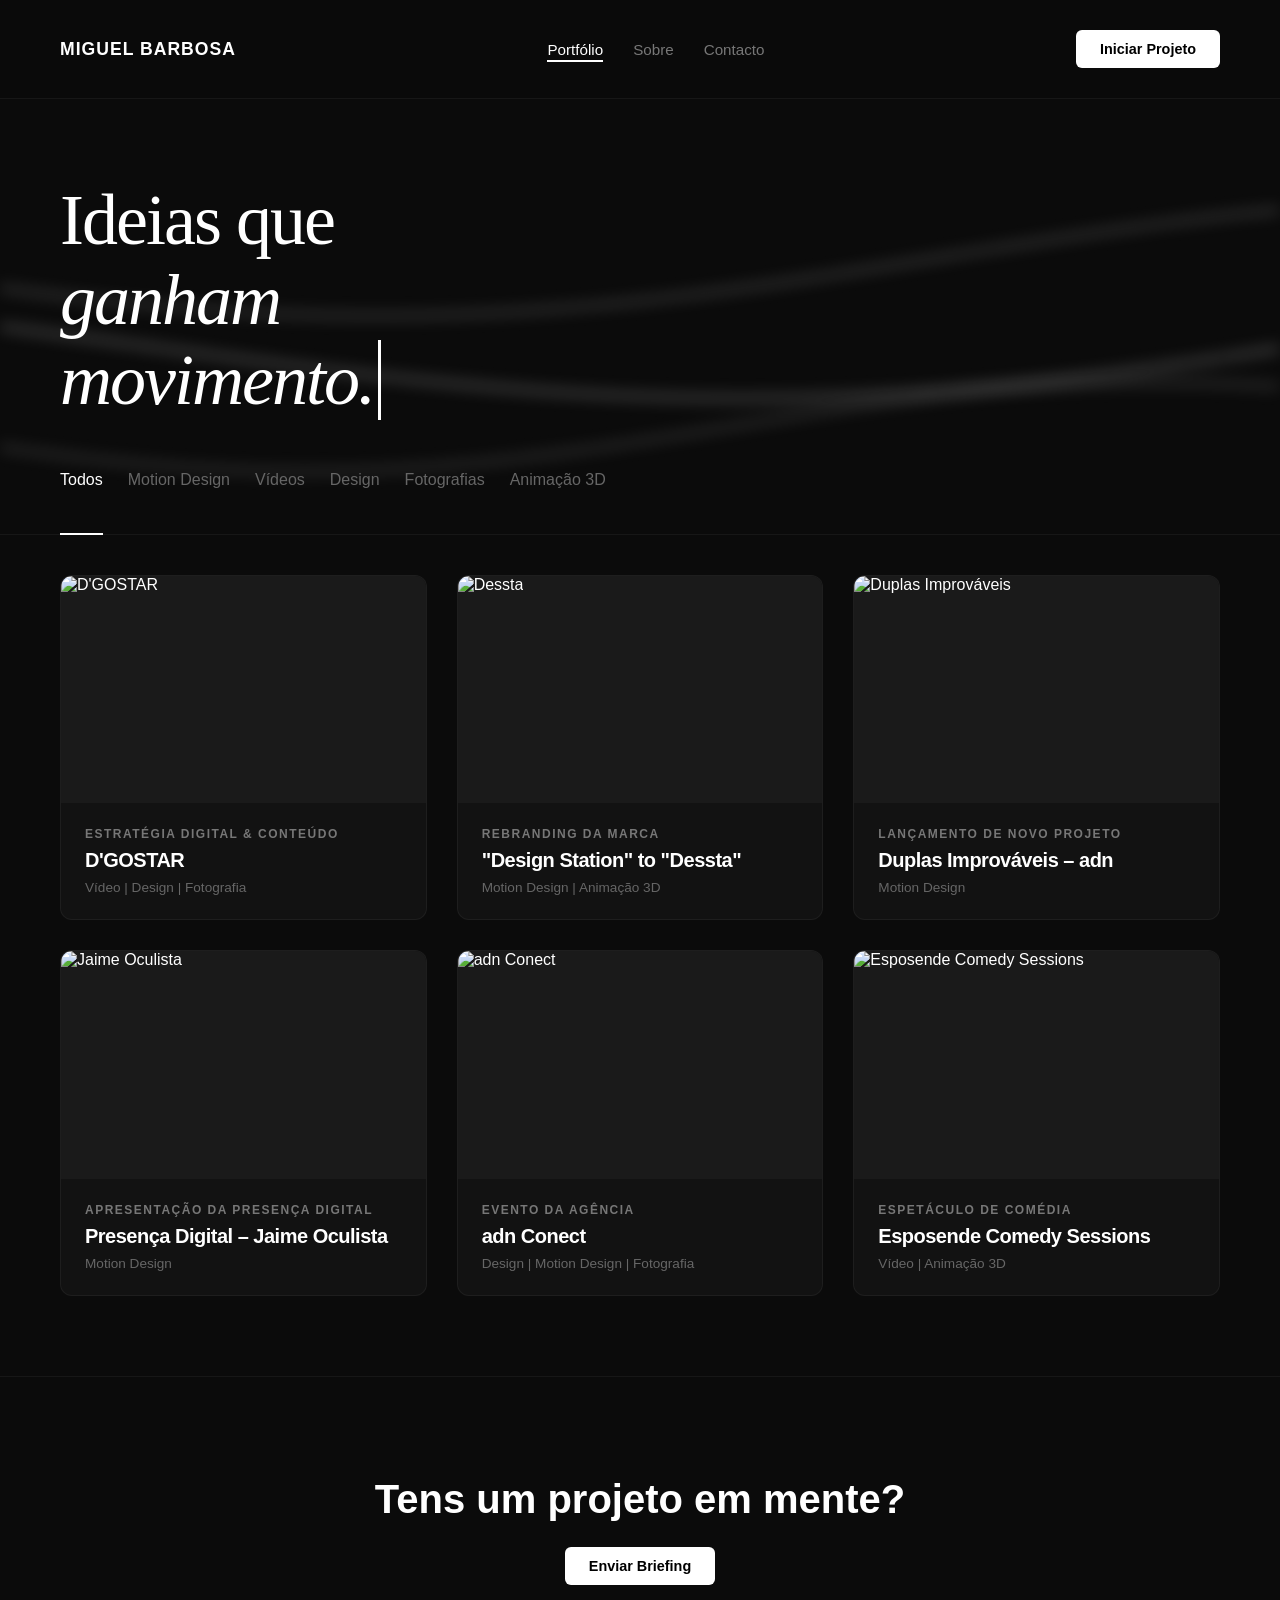
==== index.html @ b7bd74c3 "Add files via upload" ====
<!DOCTYPE html>
<html lang="pt">
<head>
    <meta charset="UTF-8">
    <meta name="viewport" content="width=device-width, initial-scale=1.0">
    <title>Portfólio — Miguel Barbosa</title>
    <style>
        * {
            margin: 0;
            padding: 0;
            box-sizing: border-box;
        }

        html {
            scroll-behavior: smooth;
        }

        body {
            background-color: #0b0b0b;
            color: #ffffff;
            font-family: -apple-system, BlinkMacSystemFont, "Segoe UI", Roboto, Helvetica, Arial, sans-serif;
            overflow-x: hidden;
            position: relative;
        }

        /* CONTAINER DAS ONDAS FINAS COM CANVAS */
        .hero-waves-container {
            position: absolute;
            top: 60px;
            left: 0;
            width: 100%;
            height: 550px;
            z-index: -1;
            overflow: hidden;
            mask-image: linear-gradient(to bottom, rgba(0,0,0,0) 0%, rgba(0,0,0,1) 20%, rgba(0,0,0,1) 80%, rgba(0,0,0,0) 100%);
            -webkit-mask-image: linear-gradient(to bottom, rgba(0,0,0,0) 0%, rgba(0,0,0,1) 20%, rgba(0,0,0,1) 80%, rgba(0,0,0,0) 100%);
        }

        #wavesCanvas {
            display: block;
            width: 100%;
            height: 100%;
            filter: blur(8px);
            -webkit-filter: blur(8px);
        }

        /* EFEITO DE MÁSCARA / RETÂNGULO BRANCO NO LOGÓTIPO */
        .logo-reveal-box {
            position: relative;
            display: inline-block;
            overflow: hidden;
        }

        .logo-reveal-box .logo-text {
            font-weight: 700;
            letter-spacing: 1px;
            font-size: 1.1rem;
            color: #ffffff;
            opacity: 1;
            clip-path: inset(0 100% 0 0);
            animation: revealTextMask 1.4s cubic-bezier(0.77, 0, 0.175, 1) forwards;
            display: inline-block;
        }

        .logo-reveal-box::after {
            content: '';
            position: absolute;
            top: 0;
            left: -40%;
            width: 40%; 
            height: 100%;
            background-color: #ffffff;
            z-index: 2;
            animation: slideBlockSlow 1.4s cubic-bezier(0.77, 0, 0.175, 1) forwards;
        }

        @keyframes slideBlockSlow {
            0% { left: -40%; }
            100% { left: 140%; }
        }

        @keyframes revealTextMask {
            0% { clip-path: inset(0 100% 0 0); }
            100% { clip-path: inset(0 0 0 0); }
        }

        /* ESTILO PARA A MÁQUINA DE ESCREVER DO HERO */
        .typing-hero-wrapper {
            display: inline-block;
        }

        #typing-hero {
            border-right: 3px solid #ffffff;
            padding-right: 4px;
            animation: blinkCursorHero 0.8s infinite step-end;
        }

        @keyframes blinkCursorHero {
            0%, 100% { border-color: transparent; }
            50% { border-color: #ffffff; }
        }

        /* ANIMAÇÕES BASE DE ENTRADA (.reveal) */
        .reveal {
            opacity: 0;
            transform: translateY(35px);
            transition: opacity 0.8s cubic-bezier(0.16, 1, 0.3, 1), transform 0.8s cubic-bezier(0.16, 1, 0.3, 1);
        }

        .reveal.active {
            opacity: 1;
            transform: translateY(0);
        }

        /* ATRASOS ESCALONADOS */
        .delay-1 { transition-delay: 0.1s; }
        .delay-2 { transition-delay: 0.2s; }
        .delay-3 { transition-delay: 0.3s; }

        .navbar {
            display: flex;
            justify-content: space-between;
            align-items: center;
            padding: 30px 60px;
            position: fixed;
            top: 0;
            left: 0;
            width: 100%;
            background-color: rgba(11, 11, 11, 0.85);
            backdrop-filter: blur(12px);
            -webkit-backdrop-filter: blur(12px);
            z-index: 1000;
            border-bottom: 1px solid rgba(255, 255, 255, 0.05);
            transition: padding 0.3s ease;
        }

        .navbar nav {
            display: flex;
            gap: 30px;
        }

        .navbar nav a {
            color: #777777;
            text-decoration: none;
            font-size: 0.95rem;
            transition: color 0.3s ease;
            position: relative;
        }

        .navbar nav a::after {
            content: '';
            position: absolute;
            width: 0;
            height: 2px;
            bottom: -4px;
            left: 0;
            background-color: #ffffff;
            transition: width 0.3s ease;
        }

        .navbar nav a:hover::after, .navbar nav a.active::after {
            width: 100%;
        }

        .navbar nav a:hover, .navbar nav a.active {
            color: #ffffff;
        }

        .btn-head, .btn-briefing {
            background-color: #ffffff;
            color: #000000;
            border: none;
            padding: 11px 24px;
            border-radius: 6px;
            font-weight: 600;
            font-size: 0.9rem;
            cursor: pointer;
            text-decoration: none;
            display: inline-flex;
            align-items: center;
            justify-content: center;
            transition: transform 0.3s cubic-bezier(0.16, 1, 0.3, 1), box-shadow 0.3s cubic-bezier(0.16, 1, 0.3, 1), opacity 0.3s;
        }

        .btn-head:hover, .btn-briefing:hover {
            transform: translateY(-2px);
            box-shadow: 0 8px 25px rgba(255, 255, 255, 0.15);
            opacity: 0.95;
        }

        .btn-head:active, .btn-briefing:active {
            transform: translateY(0);
        }

        .hero {
            padding: 180px 60px 50px 60px;
            max-width: 1100px;
            position: relative;
            z-index: 2;
        }

        .hero h1 {
            font-size: 4.5rem;
            font-weight: 700;
            line-height: 1.1;
            letter-spacing: -2px;
        }

        .serif-normal {
            font-family: serif;
            font-weight: 400;
        }

        .italic-serif {
            font-family: serif;
            font-style: italic;
            font-weight: 400;
        }

        .filters {
            display: flex;
            gap: 25px;
            padding: 0 60px 40px 60px;
            border-bottom: 1px solid rgba(255, 255, 255, 0.05);
            margin-bottom: 40px;
            flex-wrap: wrap;
        }

        .filter-btn {
            background: none;
            border: none;
            color: #666666;
            font-size: 1rem;
            cursor: pointer;
            padding-bottom: 5px;
            transition: color 0.3s;
            position: relative;
        }

        .filter-btn.active, .filter-btn:hover {
            color: #ffffff;
        }

        .filter-btn.active::after {
            content: '';
            position: absolute;
            bottom: -41px;
            left: 0;
            width: 100%;
            height: 2px;
            background-color: #ffffff;
        }

        .portfolio-grid {
            display: grid;
            grid-template-columns: repeat(3, 1fr);
            gap: 30px;
            padding: 0 60px 80px 60px;
        }

        .project-card {
            text-decoration: none;
            color: inherit;
            display: flex;
            flex-direction: column;
            background: #121212;
            border-radius: 12px;
            overflow: hidden;
            border: 1px solid rgba(255, 255, 255, 0.05);
            transition: transform 0.4s cubic-bezier(0.16, 1, 0.3, 1), border-color 0.4s ease, box-shadow 0.4s ease;
        }

        .project-card:hover {
            transform: translateY(-6px);
            border-color: rgba(255, 255, 255, 0.2);
            box-shadow: 0 15px 35px rgba(0,0,0,0.4);
        }

        .project-image-wrapper {
            overflow: hidden;
            width: 100%;
            aspect-ratio: 16/10;
            background-color: #1a1a1a;
        }

        .project-image {
            width: 100%;
            height: 100%;
            object-fit: cover;
            transition: transform 0.5s ease;
        }

        .project-card:hover .project-image {
            transform: scale(1.04);
        }

        .project-info {
            padding: 24px;
        }

        .project-info .category {
            color: #777;
            font-size: 0.75rem;
            text-transform: uppercase;
            letter-spacing: 1.5px;
            display: block;
            margin-bottom: 8px;
            font-weight: 600;
        }

        .project-info h3 {
            font-size: 1.25rem;
            margin-bottom: 8px;
            font-weight: 600;
            letter-spacing: -0.5px;
        }

        .project-info .tag {
            color: #666;
            font-size: 0.85rem;
        }

        .footer-cta {
            padding: 100px 60px;
            text-align: center;
            border-top: 1px solid rgba(255, 255, 255, 0.05);
            background-color: #0b0b0b;
        }

        .footer-cta h2 {
            font-size: 2.5rem;
            margin-bottom: 25px;
            font-weight: 700;
        }

        /* BOTÃO FIXO "VOLTAR AO TOPO" */
        .back-to-top {
            position: fixed;
            bottom: 30px;
            right: 30px;
            width: 45px;
            height: 45px;
            background-color: #1a1a1a;
            color: #ffffff;
            border: 1px solid rgba(255, 255, 255, 0.1);
            border-radius: 50%;
            display: flex;
            justify-content: center;
            align-items: center;
            text-decoration: none;
            font-size: 1.2rem;
            box-shadow: 0 4px 15px rgba(0,0,0,0.5);
            z-index: 9999;
            opacity: 0;
            visibility: hidden;
            transition: opacity 0.3s ease, visibility 0.3s ease, background-color 0.3s ease, transform 0.3s ease;
        }

        .back-to-top.show {
            opacity: 1;
            visibility: visible;
        }

        .back-to-top:hover {
            background-color: #ffffff;
            color: #000000;
            transform: translateY(-3px);
        }

        @media (max-width: 900px) {
            .portfolio-grid {
                grid-template-columns: 1fr;
            }
            .hero h1 {
                font-size: 3rem;
            }
            .navbar, .hero, .filters, .portfolio-grid, .footer-cta {
                padding-left: 20px;
                padding-right: 20px;
            }
            .back-to-top {
                bottom: 20px;
                right: 20px;
            }
        }
    </style>
</head>
<body id="topo">

    <!-- CANVAS COM O DESFOQUE CSS REAL APLICADO -->
    <div class="hero-waves-container">
        <canvas id="wavesCanvas"></canvas>
    </div>

    <header class="navbar">
        <div class="logo-reveal-box">
            <span class="logo-text">MIGUEL BARBOSA</span>
        </div>
        <nav>
            <a href="index.html" class="active">Portfólio</a>
            <a href="sobre.html">Sobre</a>
            <a href="contactos.html">Contacto</a>
        </nav>
        <a href="contactos.html" class="btn-head">Iniciar Projeto</a>
    </header>

    <section class="hero reveal">
        <h1>
            <span class="serif-normal">Ideias que</span><br>
            <span class="italic-serif">ganham</span><br>
            <span class="italic-serif typing-hero-wrapper"><span id="typing-hero"></span></span>
        </h1>
    </section>

    <section class="filters reveal delay-1">
        <button class="filter-btn active" data-filter="todos">Todos</button>
        <button class="filter-btn" data-filter="motion">Motion Design</button>
        <button class="filter-btn" data-filter="videos">Vídeos</button>
        <button class="filter-btn" data-filter="design">Design</button>
        <button class="filter-btn" data-filter="fotografia">Fotografias</button>
        <button class="filter-btn" data-filter="animacao">Animação 3D</button>
    </section>

    <main class="portfolio-grid">
        <a href="dgostar.html" class="project-card reveal delay-1" data-category="videos design fotografia">
            <div class="project-image-wrapper">
                <img src="projeto1.jpg" alt="D'GOSTAR" class="project-image">
            </div>
            <div class="project-info">
                <span class="category">Estratégia Digital & Conteúdo</span>
                <h3>D'GOSTAR</h3>
                <p class="tag">Vídeo | Design | Fotografia</p>
            </div>
        </a>

        <a href="dessta.html" class="project-card reveal delay-2" data-category="motion animacao">
            <div class="project-image-wrapper">
                <img src="projeto2.png" alt="Dessta" class="project-image">
            </div>
            <div class="project-info">
                <span class="category">Rebranding da Marca</span>
                <h3>"Design Station" to "Dessta"</h3>
                <p class="tag">Motion Design | Animação 3D</p>
            </div>
        </a>

        <a href="duplasimprovaveis.html" class="project-card reveal delay-3" data-category="motion">
            <div class="project-image-wrapper">
                <img src="projeto3.png" alt="Duplas Improváveis" class="project-image">
            </div>
            <div class="project-info">
                <span class="category">Lançamento de Novo Projeto</span>
                <h3>Duplas Improváveis – adn</h3>
                <p class="tag">Motion Design</p>
            </div>
        </a>

        <a href="PresençaDigital-JaimeOculista.html" class="project-card reveal delay-1" data-category="motion">
            <div class="project-image-wrapper">
                <img src="projeto4.png" alt="Jaime Oculista" class="project-image">
            </div>
            <div class="project-info">
                <span class="category">Apresentação da presença digital</span>
                <h3>Presença Digital – Jaime Oculista</h3>
                <p class="tag">Motion Design</p>
            </div>
        </a>

        <a href="adn_Conect.html" class="project-card reveal delay-2" data-category="design motion fotografia">
            <div class="project-image-wrapper">
                <img src="projeto5.jpg" alt="adn Conect" class="project-image">
            </div>
            <div class="project-info">
                <span class="category">Evento da Agência</span>
                <h3>adn Conect</h3>
                <p class="tag">Design | Motion Design | Fotografia</p>
            </div>
        </a>

        <a href="EsposendeComedySessions.html" class="project-card reveal delay-3" data-category="videos animacao">
            <div class="project-image-wrapper">
                <img src="projeto6.jpg" alt="Esposende Comedy Sessions" class="project-image">
            </div>
            <div class="project-info">
                <span class="category">Espetáculo de Comédia</span>
                <h3>Esposende Comedy Sessions</h3>
                <p class="tag">Vídeo | Animação 3D</p>
            </div>
        </a>
    </main>

    <footer class="footer-cta">
        <h2 class="reveal">Tens um projeto em mente?</h2>
        <div class="reveal delay-1" style="display: inline-block;">
            <a href="contactos.html" class="btn-briefing">Enviar Briefing</a>
        </div>
    </footer>

    <!-- BOTÃO FIXO "VOLTAR AO TOPO" -->
    <a href="#topo" class="back-to-top" id="backToTopBtn">↑</a>

    <script>
        // SCRIPT PARA AS ONDAS NO CANVAS
        const canvas = document.getElementById('wavesCanvas');
        const ctx = canvas.getContext('2d');

        function resizeCanvas() {
            canvas.width = canvas.offsetWidth;
            canvas.height = canvas.offsetHeight;
        }
        window.addEventListener('resize', resizeCanvas);
        resizeCanvas();

        let step = 0;

        function drawWaves() {
            ctx.clearRect(0, 0, canvas.width, canvas.height);

            const waves = [
                { speed: 0.015, height: 45, frequency: 0.003, yOffset: 0.35, alpha: 0.6 },
                { speed: -0.02,  height: 60, frequency: 0.0025, yOffset: 0.5,  alpha: 0.8 },
                { speed: 0.012, height: 35, frequency: 0.004, yOffset: 0.65, alpha: 0.5 }
            ];

            waves.forEach(wave => {
                ctx.beginPath();
                ctx.lineWidth = 2;
                ctx.strokeStyle = `rgba(240, 240, 240, ${wave.alpha})`;

                for (let x = 0; x <= canvas.width; x += 5) {
                    let y = canvas.height * wave.yOffset + 
                            Math.sin(x * wave.frequency + step * wave.speed) * wave.height + 
                            Math.cos(x * 0.0015 - step * (wave.speed * 0.5)) * 20;
                    
                    if (x === 0) {
                        ctx.moveTo(x, y);
                    } else {
                        ctx.lineTo(x, y);
                    }
                }
                ctx.stroke();
            });

            step += 1;
            requestAnimationFrame(drawWaves);
        }

        drawWaves();

        // EFEITO DE MÁQUINA DE ESCREVER DO HERO COM O PONTO INCLUÍDO
        const heroWords = ["movimento.", "vida.", "forma."];
        let heroIndex = 0;

        function typeHero() {
            let letters = heroWords[heroIndex].split("");
            var loopType = function() {
                if (letters.length > 0) {
                    document.getElementById('typing-hero').innerHTML += letters.shift();
                } else {
                    setTimeout(deleteHero, 1600);
                    return;
                }
                setTimeout(loopType, 85);
            };
            loopType();
        }

        function deleteHero() {
            let letters = heroWords[heroIndex].split("");
            var loopDelete = function() {
                if (letters.length > 0) {
                    letters.pop();
                    document.getElementById('typing-hero').innerHTML = letters.join("");
                } else {
                    heroIndex = (heroIndex + 1) % heroWords.length;
                    setTimeout(typeHero, 400);
                    return;
                }
                setTimeout(loopDelete, 45);
            };
            loopDelete();
        }

        // Inicia a animação da máquina de escrever
        setTimeout(typeHero, 600);

        // Filtragem de Projetos
        const filterButtons = document.querySelectorAll('.filter-btn');
        const projectCards = document.querySelectorAll('.project-card');

        filterButtons.forEach(button => {
            button.addEventListener('click', () => {
                filterButtons.forEach(btn => btn.classList.remove('active'));
                button.classList.add('active');

                const filterValue = button.getAttribute('data-filter');

                projectCards.forEach(card => {
                    const cardCategories = card.getAttribute('data-category');
                    if (filterValue === 'todos' || (cardCategories && cardCategories.includes(filterValue))) {
                        card.style.display = 'flex';
                    } else {
                        card.style.display = 'none';
                    }
                });
            });
        });

        // Controlo do Botão Voltar ao Topo
        const backToTopButton = document.getElementById('backToTopBtn');

        window.addEventListener('scroll', () => {
            if (window.scrollY > 300) {
                backToTopButton.classList.add('show');
            } else {
                backToTopButton.classList.remove('show');
            }
        });

        // Observer para as animações gerais (.reveal)
        const revealObserver = new IntersectionObserver((entries, observer) => {
            entries.forEach(entry => {
                if (entry.isIntersecting) {
                    entry.target.classList.add('active');
                    observer.unobserve(entry.target);
                }
            });
        }, { threshold: 0.15 });

        document.querySelectorAll('.reveal').forEach(element => {
            revealObserver.observe(element);
        });
    </script>
</body>
</html>
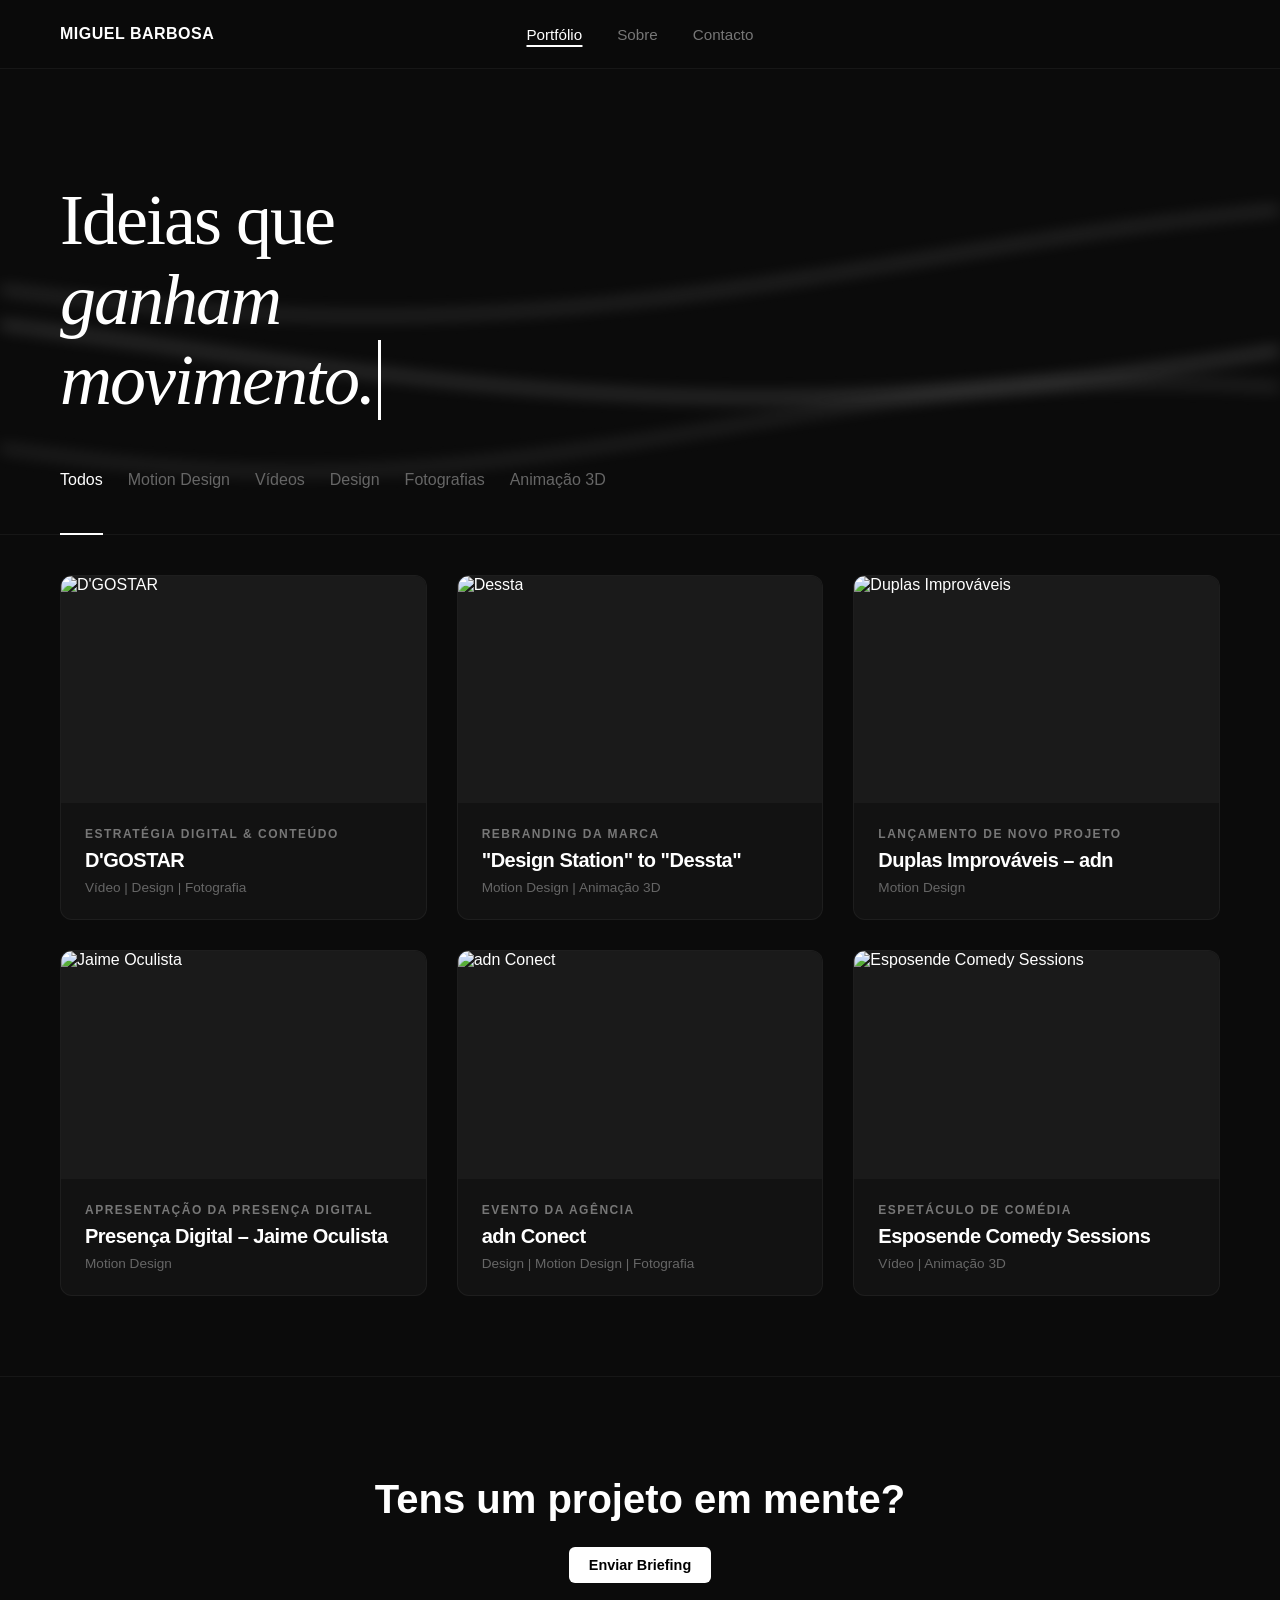
==== commit 25613094: "Update index.html" ====
--- a/index.html
+++ b/index.html
@@ -49,17 +49,20 @@
             position: relative;
             display: inline-block;
             overflow: hidden;
+            max-width: 220px;
+            z-index: 1003;
         }
 
         .logo-reveal-box .logo-text {
             font-weight: 700;
-            letter-spacing: 1px;
-            font-size: 1.1rem;
+            letter-spacing: 0.5px;
+            font-size: 1rem;
             color: #ffffff;
             opacity: 1;
             clip-path: inset(0 100% 0 0);
             animation: revealTextMask 1.4s cubic-bezier(0.77, 0, 0.175, 1) forwards;
             display: inline-block;
+            white-space: nowrap;
         }
 
         .logo-reveal-box::after {
@@ -121,7 +124,7 @@
             display: flex;
             justify-content: space-between;
             align-items: center;
-            padding: 30px 60px;
+            padding: 25px 60px;
             position: fixed;
             top: 0;
             left: 0;
@@ -134,9 +137,14 @@
             transition: padding 0.3s ease;
         }
 
+        /* MENU CENTRADO NO COMPUTADOR */
         .navbar nav {
+            position: absolute;
+            left: 50%;
+            transform: translateX(-50%);
             display: flex;
-            gap: 30px;
+            gap: 35px;
+            align-items: center;
         }
 
         .navbar nav a {
@@ -166,30 +174,25 @@
             color: #ffffff;
         }
 
-        .btn-head, .btn-briefing {
+        /* BOTÃO HAMBÚRGUER (OCULTO NO DESKTOP) */
+        .menu-toggle {
+            display: none;
+            background: none;
+            border: none;
+            cursor: pointer;
+            flex-direction: column;
+            justify-content: space-between;
+            width: 28px;
+            height: 20px;
+            z-index: 1002;
+        }
+
+        .menu-toggle span {
+            display: block;
+            width: 100%;
+            height: 2px;
             background-color: #ffffff;
-            color: #000000;
-            border: none;
-            padding: 11px 24px;
-            border-radius: 6px;
-            font-weight: 600;
-            font-size: 0.9rem;
-            cursor: pointer;
-            text-decoration: none;
-            display: inline-flex;
-            align-items: center;
-            justify-content: center;
-            transition: transform 0.3s cubic-bezier(0.16, 1, 0.3, 1), box-shadow 0.3s cubic-bezier(0.16, 1, 0.3, 1), opacity 0.3s;
-        }
-
-        .btn-head:hover, .btn-briefing:hover {
-            transform: translateY(-2px);
-            box-shadow: 0 8px 25px rgba(255, 255, 255, 0.15);
-            opacity: 0.95;
-        }
-
-        .btn-head:active, .btn-briefing:active {
-            transform: translateY(0);
+            transition: all 0.3s ease;
         }
 
         .hero {
@@ -331,6 +334,28 @@
             font-size: 2.5rem;
             margin-bottom: 25px;
             font-weight: 700;
+        }
+
+        .btn-briefing {
+            background-color: #ffffff;
+            color: #000000;
+            border: none;
+            padding: 10px 20px;
+            border-radius: 6px;
+            font-weight: 600;
+            font-size: 0.9rem;
+            cursor: pointer;
+            text-decoration: none;
+            display: inline-flex;
+            align-items: center;
+            justify-content: center;
+            transition: transform 0.3s cubic-bezier(0.16, 1, 0.3, 1), box-shadow 0.3s cubic-bezier(0.16, 1, 0.3, 1), opacity 0.3s;
+        }
+
+        .btn-briefing:hover {
+            transform: translateY(-2px);
+            box-shadow: 0 8px 25px rgba(255, 255, 255, 0.15);
+            opacity: 0.95;
         }
 
         /* BOTÃO FIXO "VOLTAR AO TOPO" */
@@ -367,14 +392,48 @@
             transform: translateY(-3px);
         }
 
+        /* RESPONSIVIDADE PARA TELEMÓVEIS E TABLETS */
         @media (max-width: 900px) {
+            .navbar {
+                padding: 20px 20px;
+            }
+            .navbar nav {
+                position: fixed;
+                top: 0;
+                right: -100%;
+                width: 100%;
+                height: 100vh;
+                background-color: rgba(11, 11, 11, 0.98);
+                backdrop-filter: blur(15px);
+                flex-direction: column;
+                justify-content: center;
+                align-items: center;
+                gap: 30px;
+                transform: none;
+                left: auto;
+                transition: right 0.4s cubic-bezier(0.16, 1, 0.3, 1);
+                z-index: 1001;
+            }
+            .navbar nav.active {
+                right: 0;
+            }
+            .navbar nav a {
+                font-size: 1.5rem;
+            }
+            .menu-toggle {
+                display: flex;
+            }
             .portfolio-grid {
                 grid-template-columns: 1fr;
+                padding: 0 20px 80px 20px;
+            }
+            .hero {
+                padding: 150px 20px 40px 20px;
             }
             .hero h1 {
-                font-size: 3rem;
-            }
-            .navbar, .hero, .filters, .portfolio-grid, .footer-cta {
+                font-size: 2.8rem;
+            }
+            .filters, .footer-cta {
                 padding-left: 20px;
                 padding-right: 20px;
             }
@@ -396,12 +455,18 @@
         <div class="logo-reveal-box">
             <span class="logo-text">MIGUEL BARBOSA</span>
         </div>
-        <nav>
+        
+        <nav id="navMenu">
             <a href="index.html" class="active">Portfólio</a>
             <a href="sobre.html">Sobre</a>
             <a href="contactos.html">Contacto</a>
         </nav>
-        <a href="contactos.html" class="btn-head">Iniciar Projeto</a>
+
+        <button class="menu-toggle" id="menuToggle" aria-label="Menu">
+            <span></span>
+            <span></span>
+            <span></span>
+        </button>
     </header>
 
     <section class="hero reveal">
@@ -500,6 +565,23 @@
     <a href="#topo" class="back-to-top" id="backToTopBtn">↑</a>
 
     <script>
+        // SCRIPT PARA O MENU MOBILE (HAMBÚRGUER)
+        const menuToggle = document.getElementById('menuToggle');
+        const navMenu = document.getElementById('navMenu');
+
+        menuToggle.addEventListener('click', () => {
+            navMenu.classList.toggle('active');
+            menuToggle.classList.toggle('open');
+        });
+
+        // Fechar o menu ao clicar num link
+        document.querySelectorAll('#navMenu a').forEach(link => {
+            link.addEventListener('click', () => {
+                navMenu.classList.remove('active');
+                menuToggle.classList.remove('open');
+            });
+        });
+
         // SCRIPT PARA AS ONDAS NO CANVAS
         const canvas = document.getElementById('wavesCanvas');
         const ctx = canvas.getContext('2d');
@@ -632,4 +714,4 @@
         });
     </script>
 </body>
-</html>+</html>
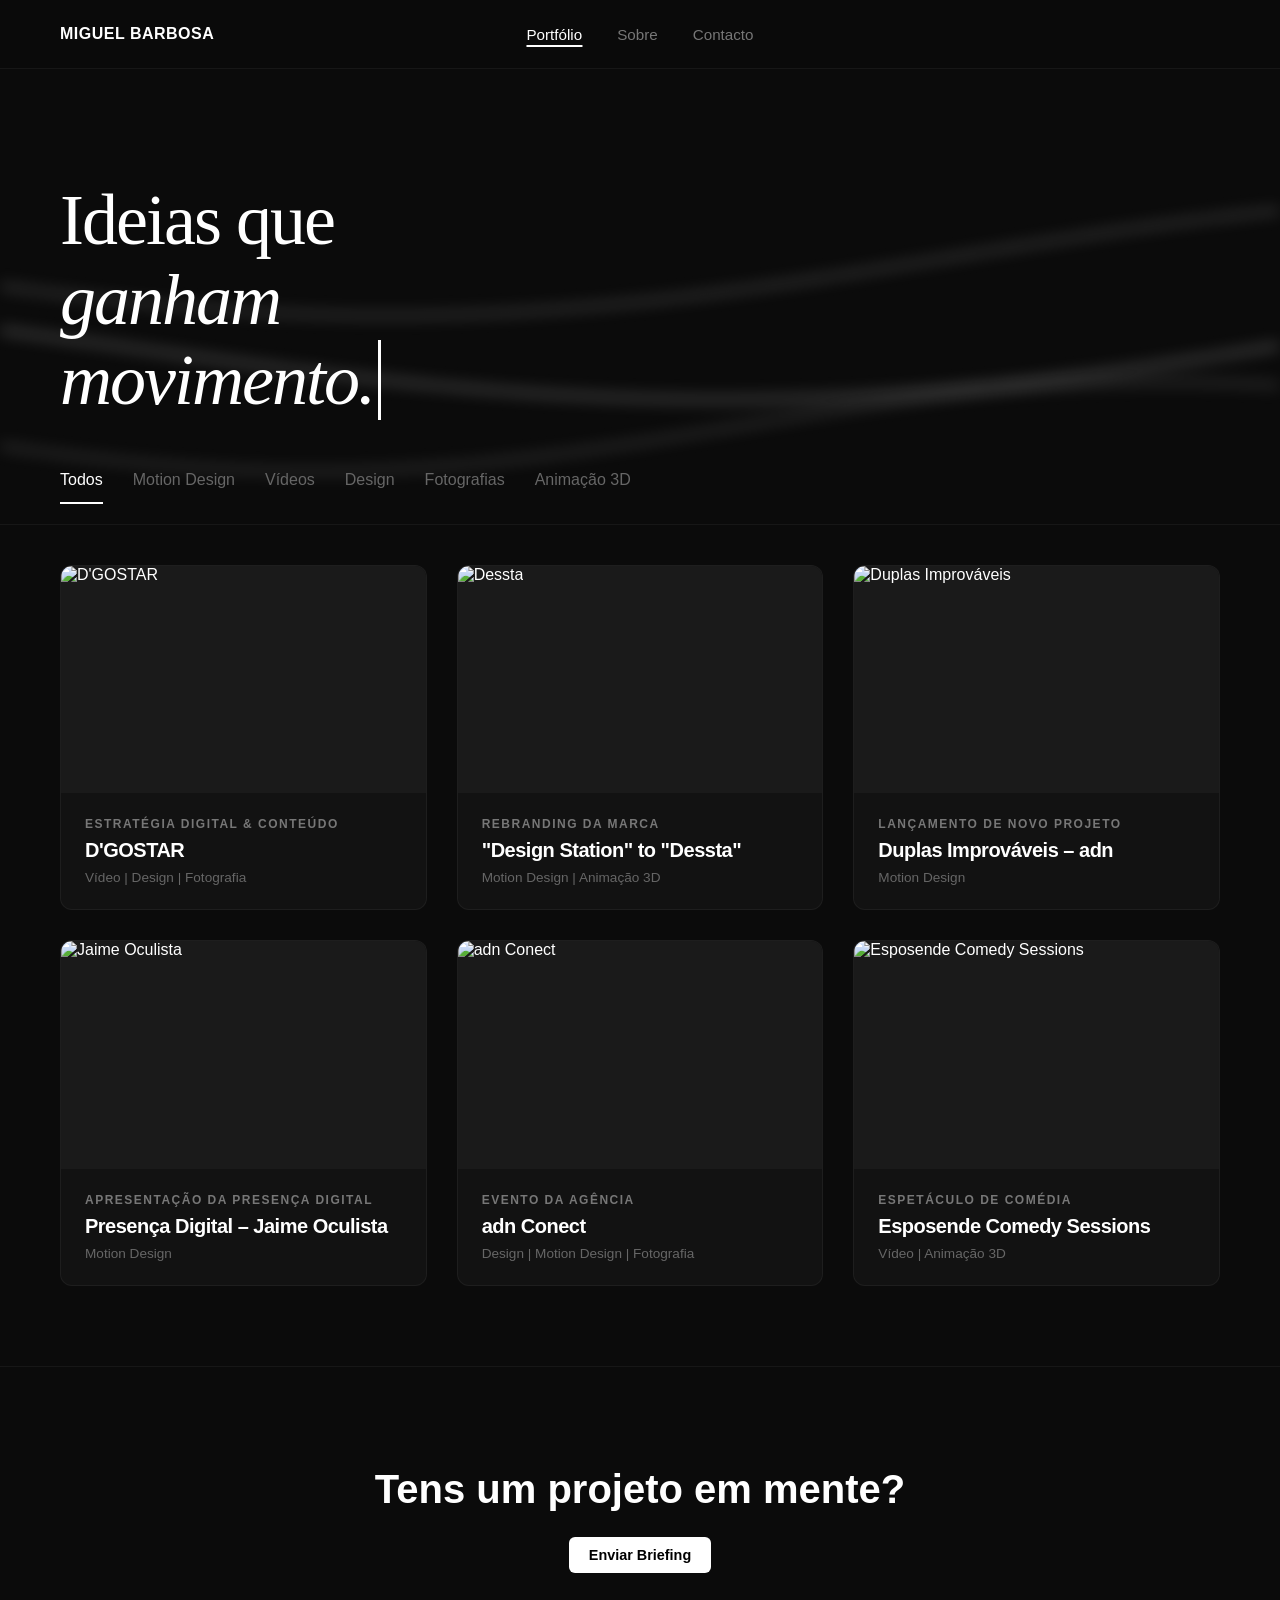
==== commit 7dbad8be: "Update index.html" ====
--- a/index.html
+++ b/index.html
@@ -220,13 +220,20 @@
             font-weight: 400;
         }
 
+        /* CORREÇÃO DOS FILTROS (CARROSSEL HORIZONTAL FLUIDO) */
         .filters {
             display: flex;
-            gap: 25px;
-            padding: 0 60px 40px 60px;
+            gap: 30px;
+            padding: 0 60px 20px 60px;
             border-bottom: 1px solid rgba(255, 255, 255, 0.05);
             margin-bottom: 40px;
-            flex-wrap: wrap;
+            overflow-x: auto;
+            white-space: nowrap;
+            scrollbar-width: none; /* Esconde scrollbar no Firefox */
+        }
+
+        .filters::-webkit-scrollbar {
+            display: none; /* Esconde scrollbar no Chrome/Safari */
         }
 
         .filter-btn {
@@ -235,9 +242,10 @@
             color: #666666;
             font-size: 1rem;
             cursor: pointer;
-            padding-bottom: 5px;
+            padding-bottom: 15px;
             transition: color 0.3s;
             position: relative;
+            flex-shrink: 0;
         }
 
         .filter-btn.active, .filter-btn:hover {
@@ -247,7 +255,7 @@
         .filter-btn.active::after {
             content: '';
             position: absolute;
-            bottom: -41px;
+            bottom: 0;
             left: 0;
             width: 100%;
             height: 2px;
@@ -433,7 +441,11 @@
             .hero h1 {
                 font-size: 2.8rem;
             }
-            .filters, .footer-cta {
+            .filters {
+                padding-left: 20px;
+                padding-right: 20px;
+            }
+            .footer-cta {
                 padding-left: 20px;
                 padding-right: 20px;
             }
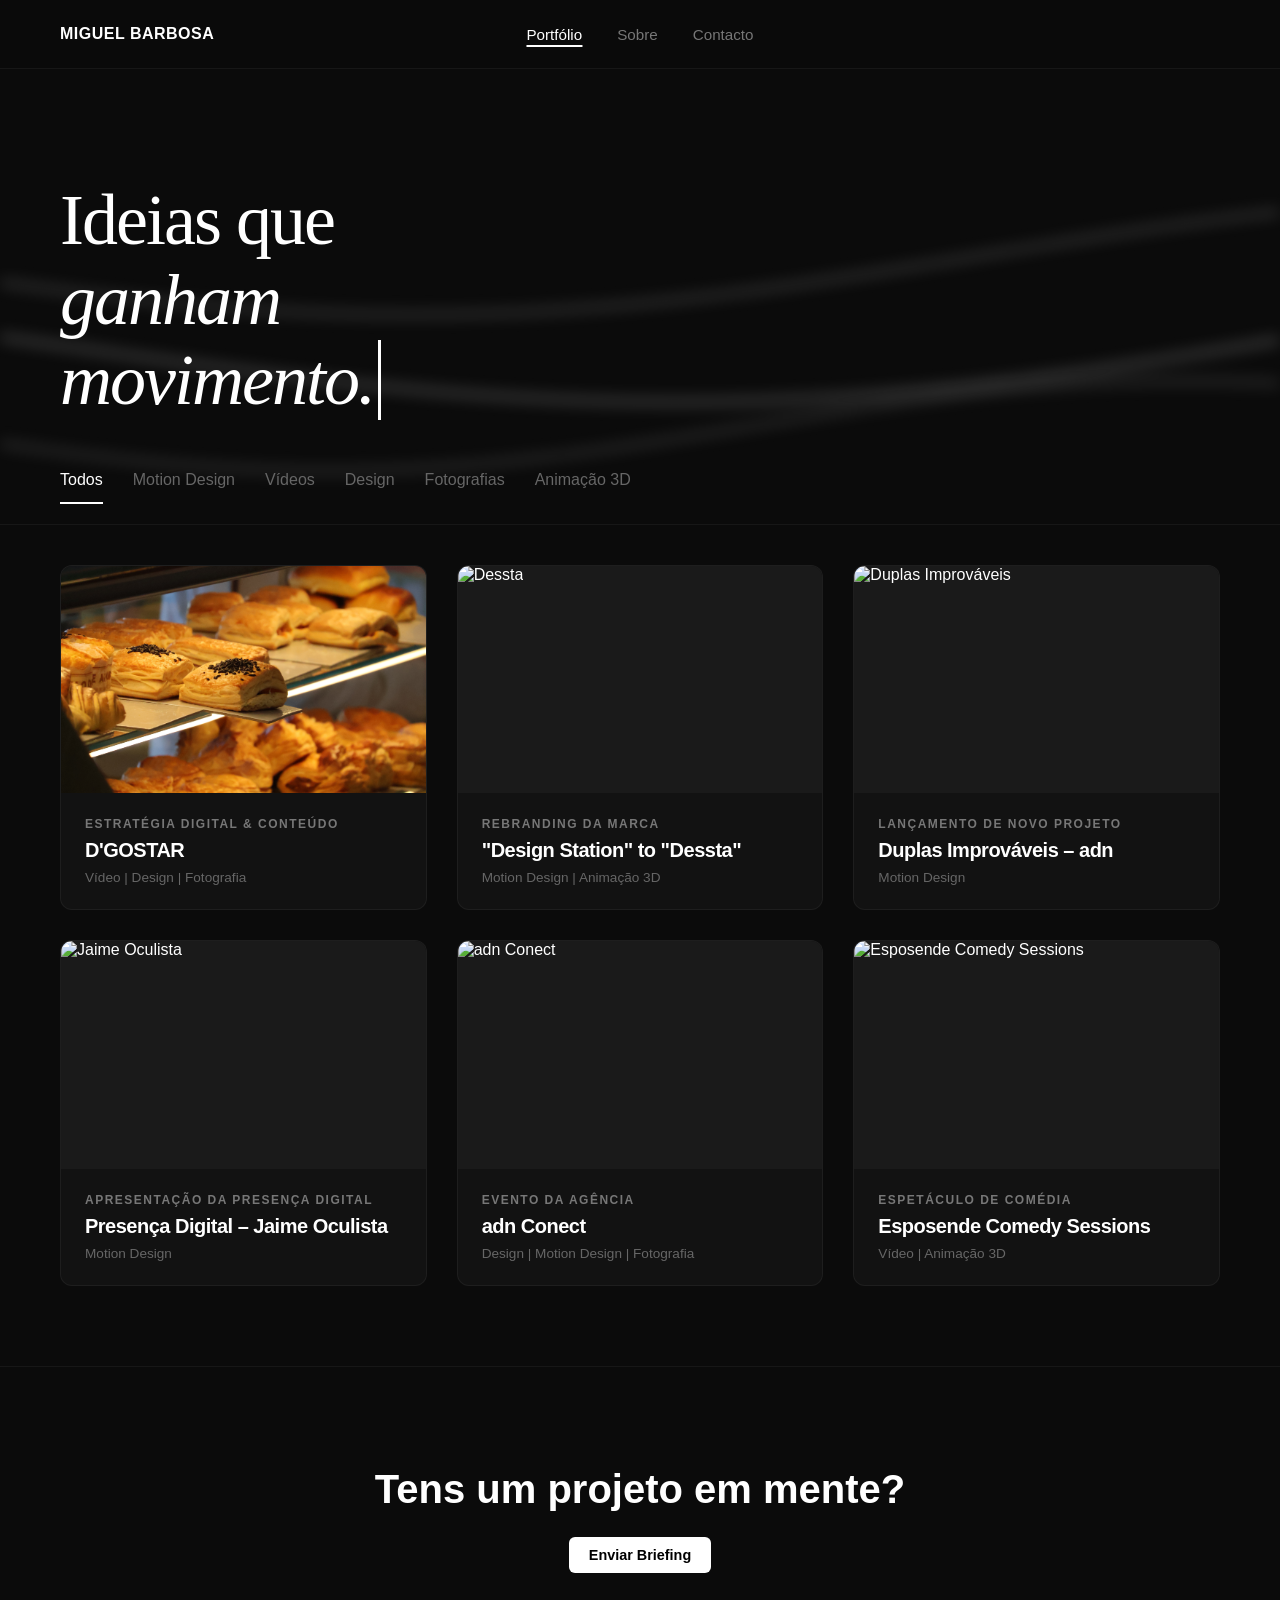
==== commit 6a31e5d7: "Update index.html" ====
--- a/index.html
+++ b/index.html
@@ -501,7 +501,7 @@
     <main class="portfolio-grid">
         <a href="dgostar.html" class="project-card reveal delay-1" data-category="videos design fotografia">
             <div class="project-image-wrapper">
-                <img src="projeto1.jpg" alt="D'GOSTAR" class="project-image">
+                <img src="projeto1.JPG" alt="D'GOSTAR" class="project-image">
             </div>
             <div class="project-info">
                 <span class="category">Estratégia Digital & Conteúdo</span>
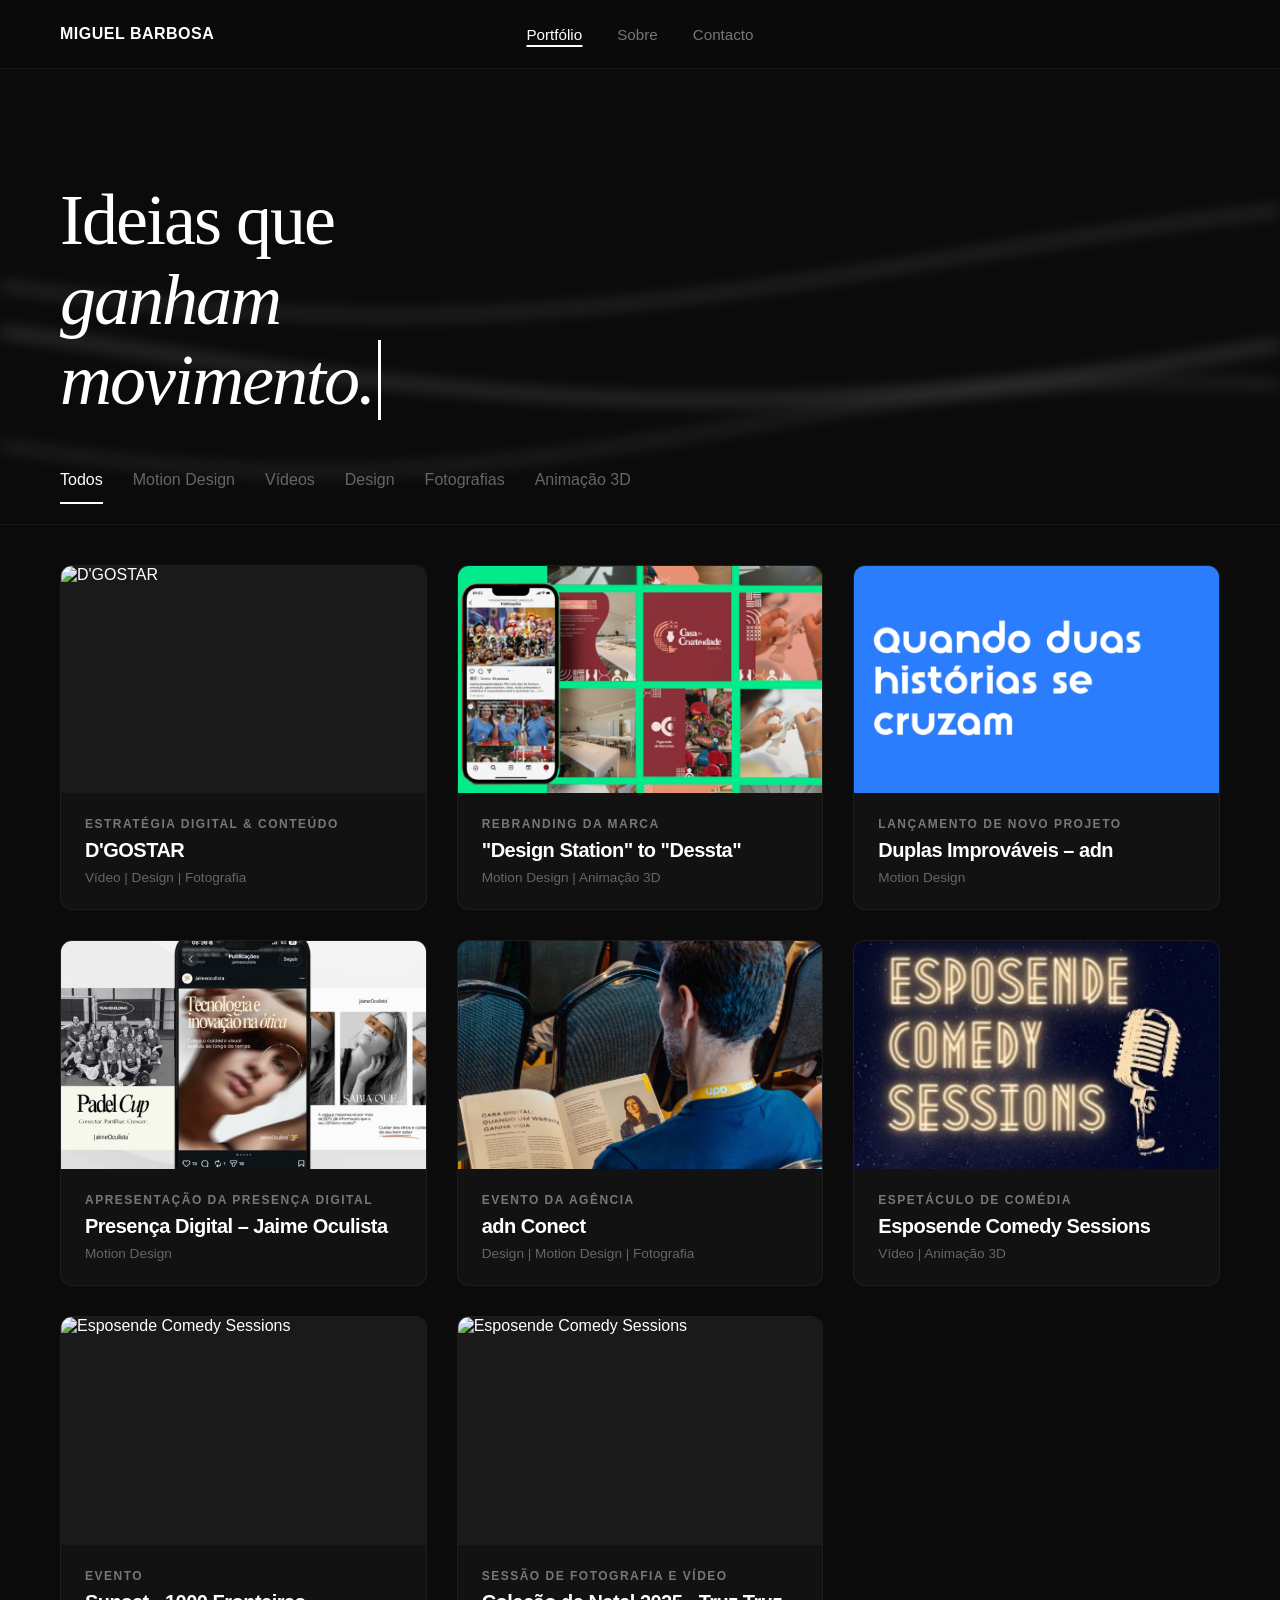
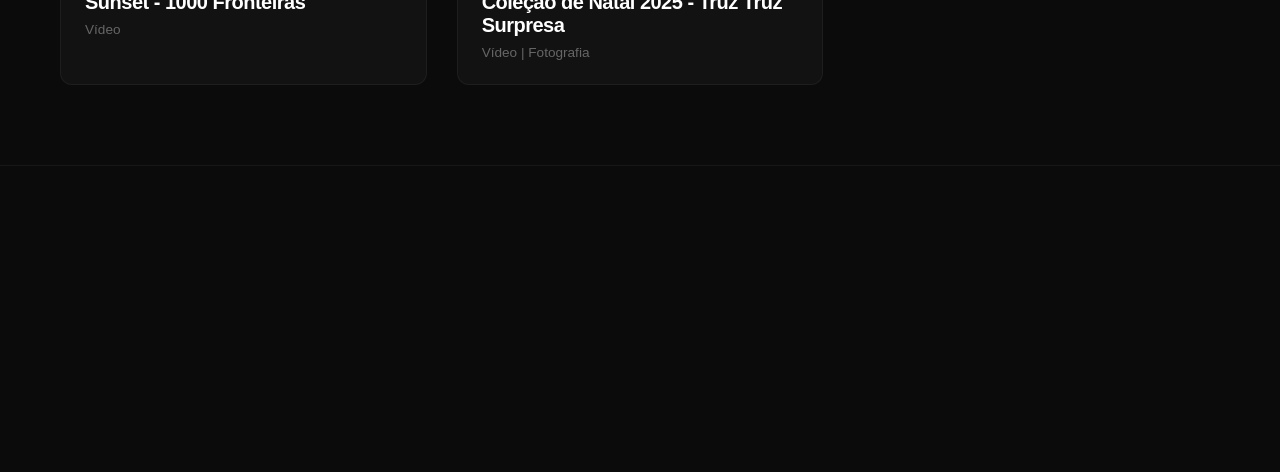
==== commit ca44627e: "Update index.html" ====
--- a/index.html
+++ b/index.html
@@ -501,7 +501,7 @@
     <main class="portfolio-grid">
         <a href="dgostar.html" class="project-card reveal delay-1" data-category="videos design fotografia">
             <div class="project-image-wrapper">
-                <img src="projeto1.JPG" alt="D'GOSTAR" class="project-image">
+                <img src="projeto1.jpg" alt="D'GOSTAR" class="project-image">
             </div>
             <div class="project-info">
                 <span class="category">Estratégia Digital & Conteúdo</span>
@@ -562,6 +562,28 @@
                 <span class="category">Espetáculo de Comédia</span>
                 <h3>Esposende Comedy Sessions</h3>
                 <p class="tag">Vídeo | Animação 3D</p>
+            </div>
+        </a>
+
+               <a href="Sunset_1000Fronteiras.html" class="project-card reveal delay-3" data-category="videos animacao">
+            <div class="project-image-wrapper">
+                <img src="projeto7.png" alt="Esposende Comedy Sessions" class="project-image">
+            </div>
+            <div class="project-info">
+                <span class="category">Evento</span>
+                <h3>Sunset - 1000 Fronteiras</h3>
+                <p class="tag">Vídeo</p>
+            </div>
+        </a>
+
+         <a href="truztruz.html" class="project-card reveal delay-3" data-category="videos animacao">
+            <div class="project-image-wrapper">
+                <img src="t7.jpg" alt="Esposende Comedy Sessions" class="project-image">
+            </div>
+            <div class="project-info">
+                <span class="category">Sessão de fotografia e vídeo</span>
+                <h3>Coleção de Natal 2025 - Truz Truz Surpresa</h3>
+                <p class="tag">Vídeo | Fotografia</p>
             </div>
         </a>
     </main>
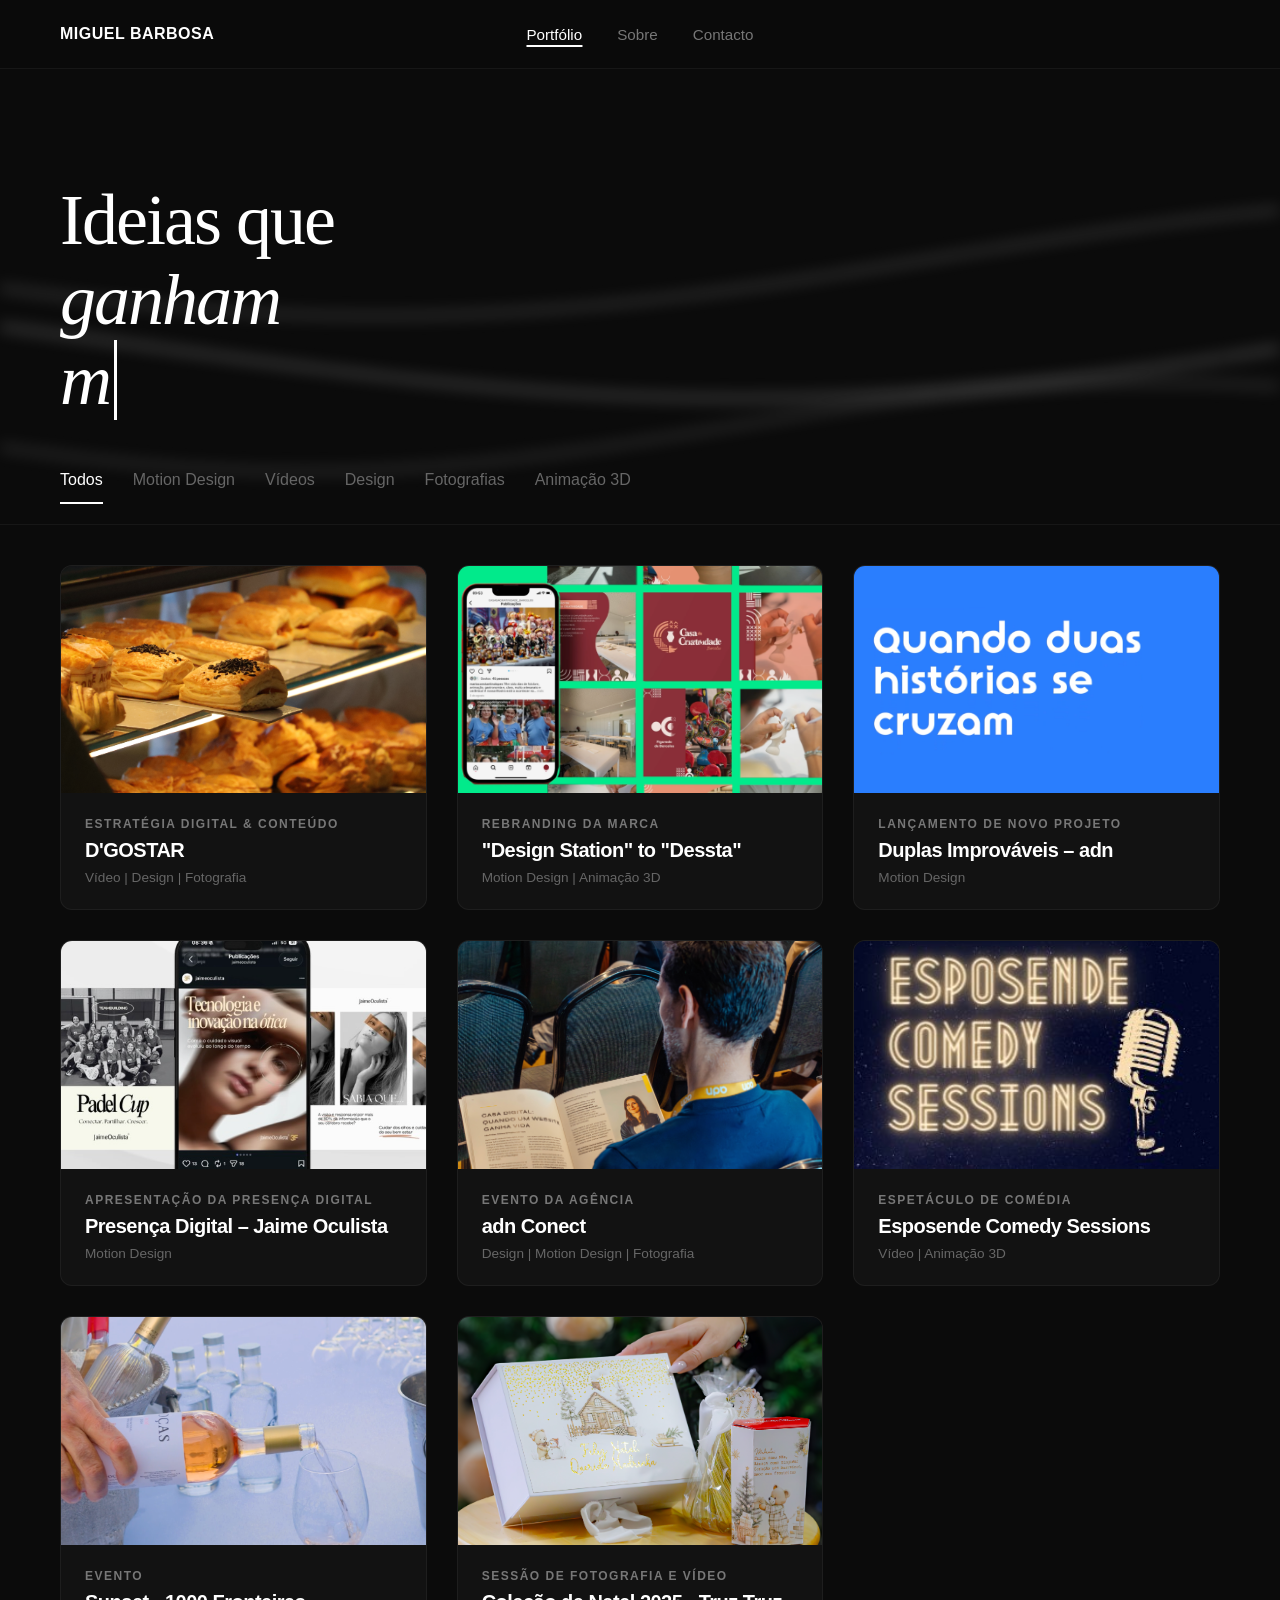
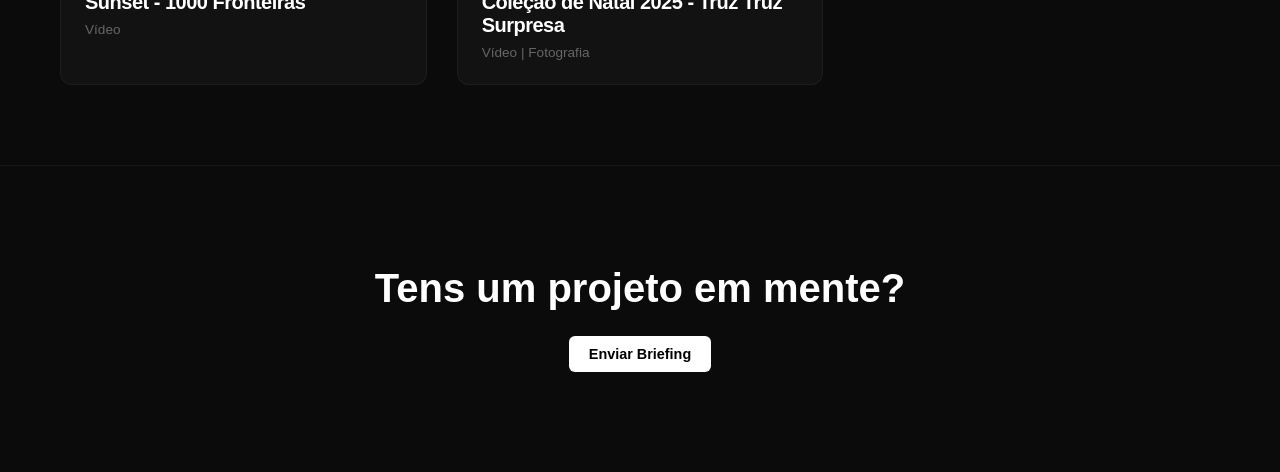
==== commit 2c9dc56f: "Update index.html" ====
--- a/index.html
+++ b/index.html
@@ -501,7 +501,7 @@
     <main class="portfolio-grid">
         <a href="dgostar.html" class="project-card reveal delay-1" data-category="videos design fotografia">
             <div class="project-image-wrapper">
-                <img src="projeto1.jpg" alt="D'GOSTAR" class="project-image">
+                <img src="projeto1.JPG" alt="D'GOSTAR" class="project-image">
             </div>
             <div class="project-info">
                 <span class="category">Estratégia Digital & Conteúdo</span>
